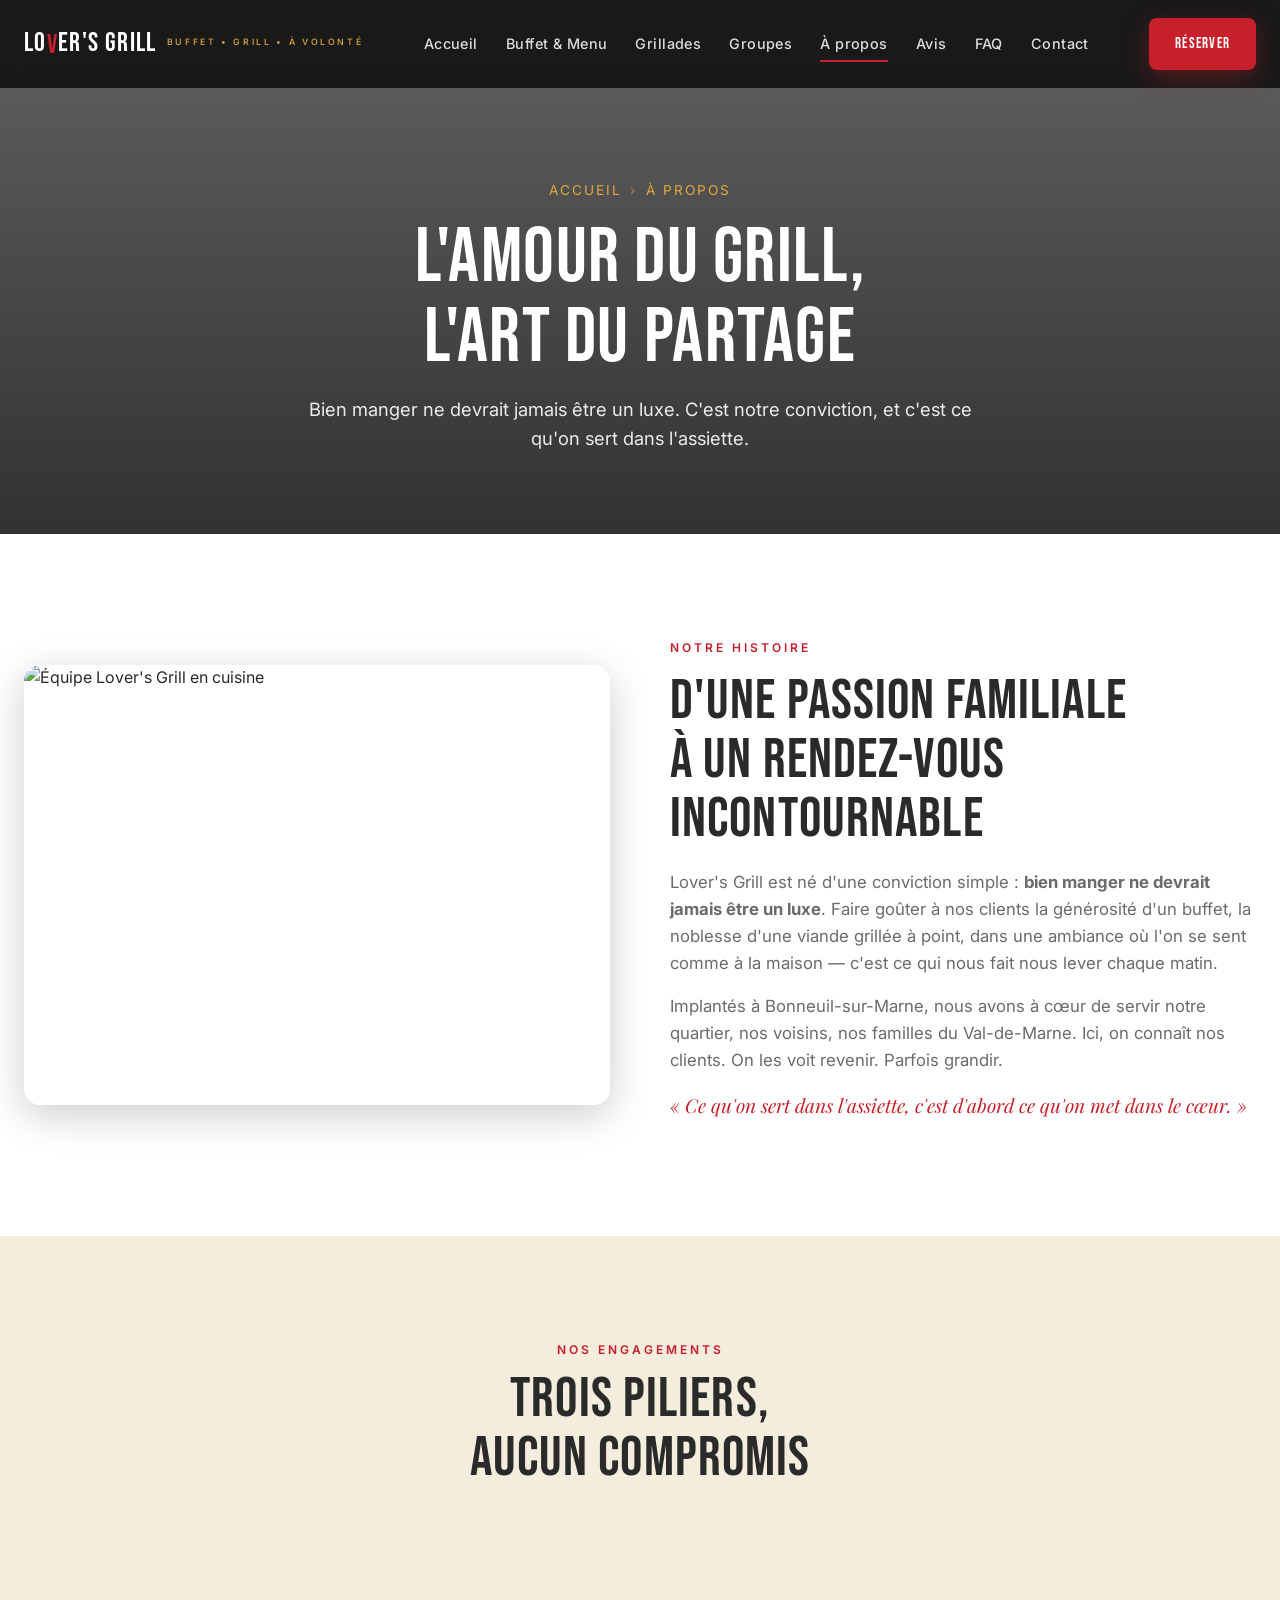
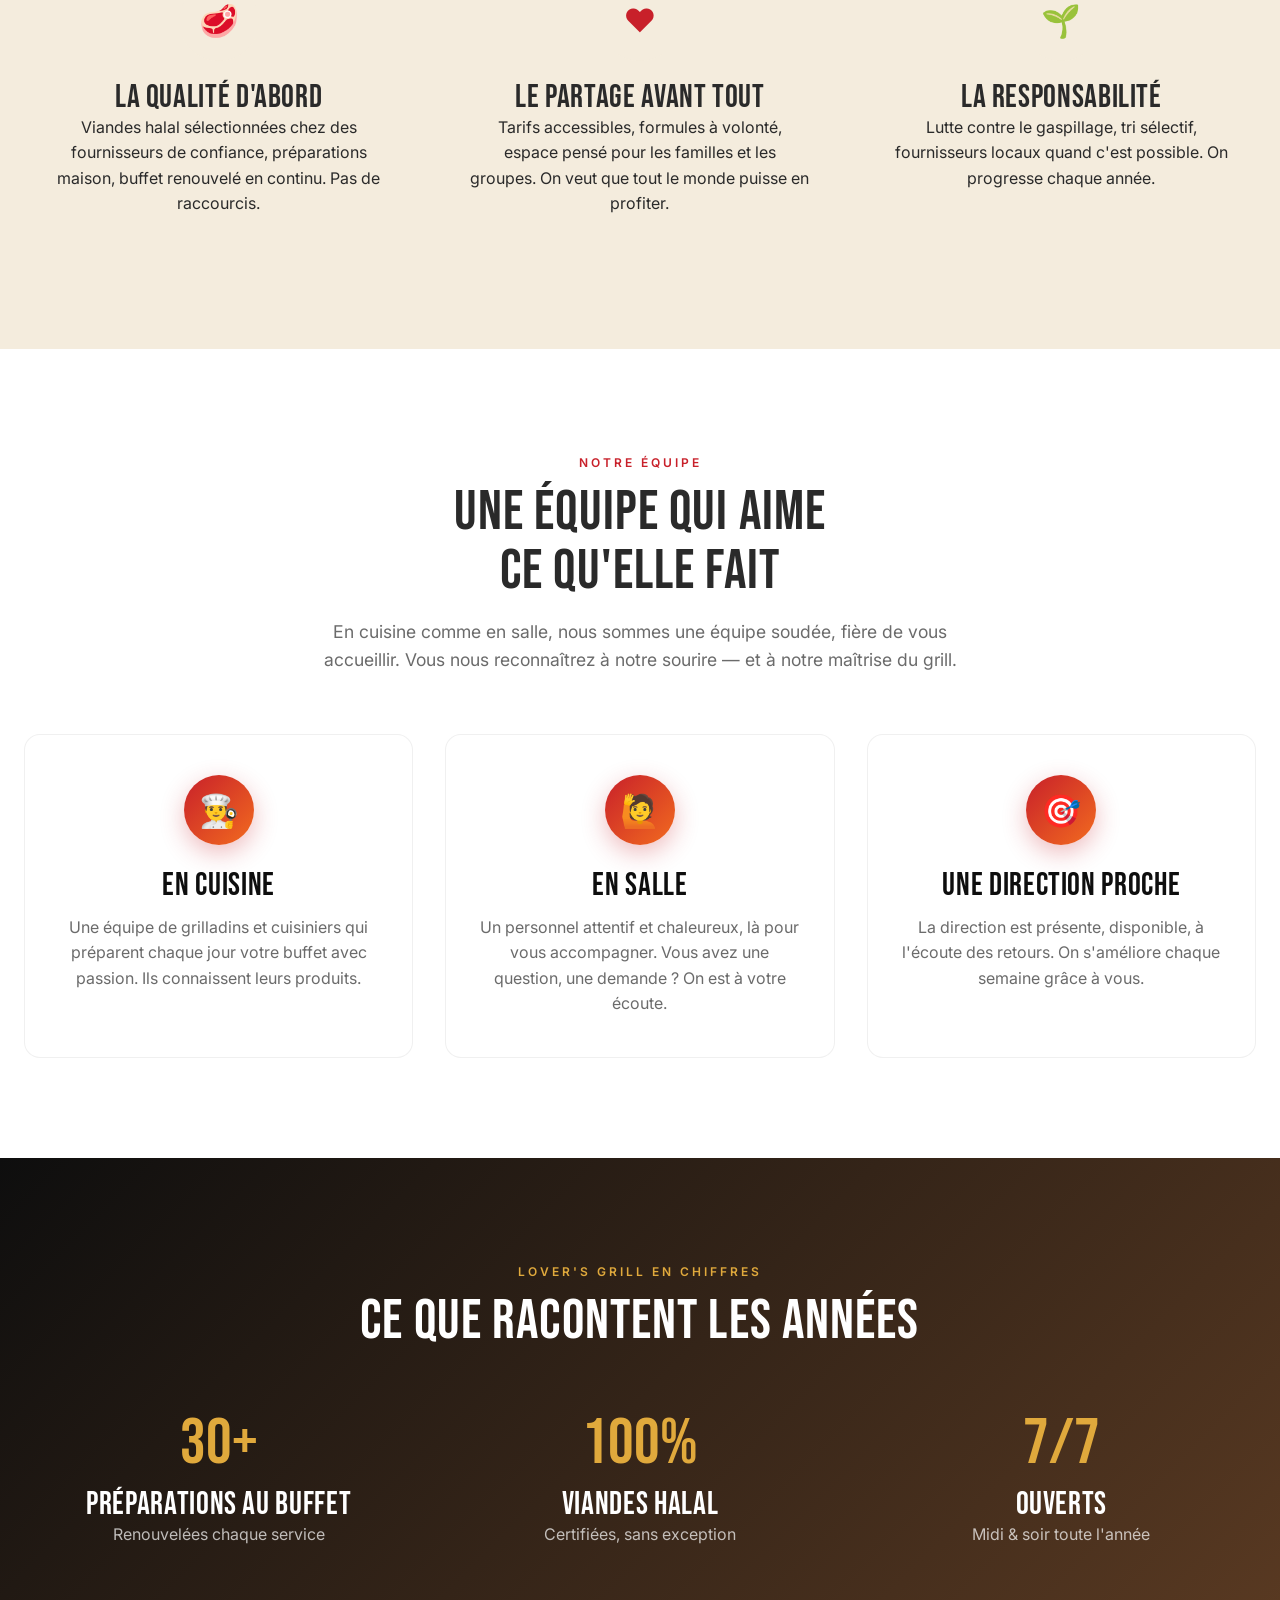
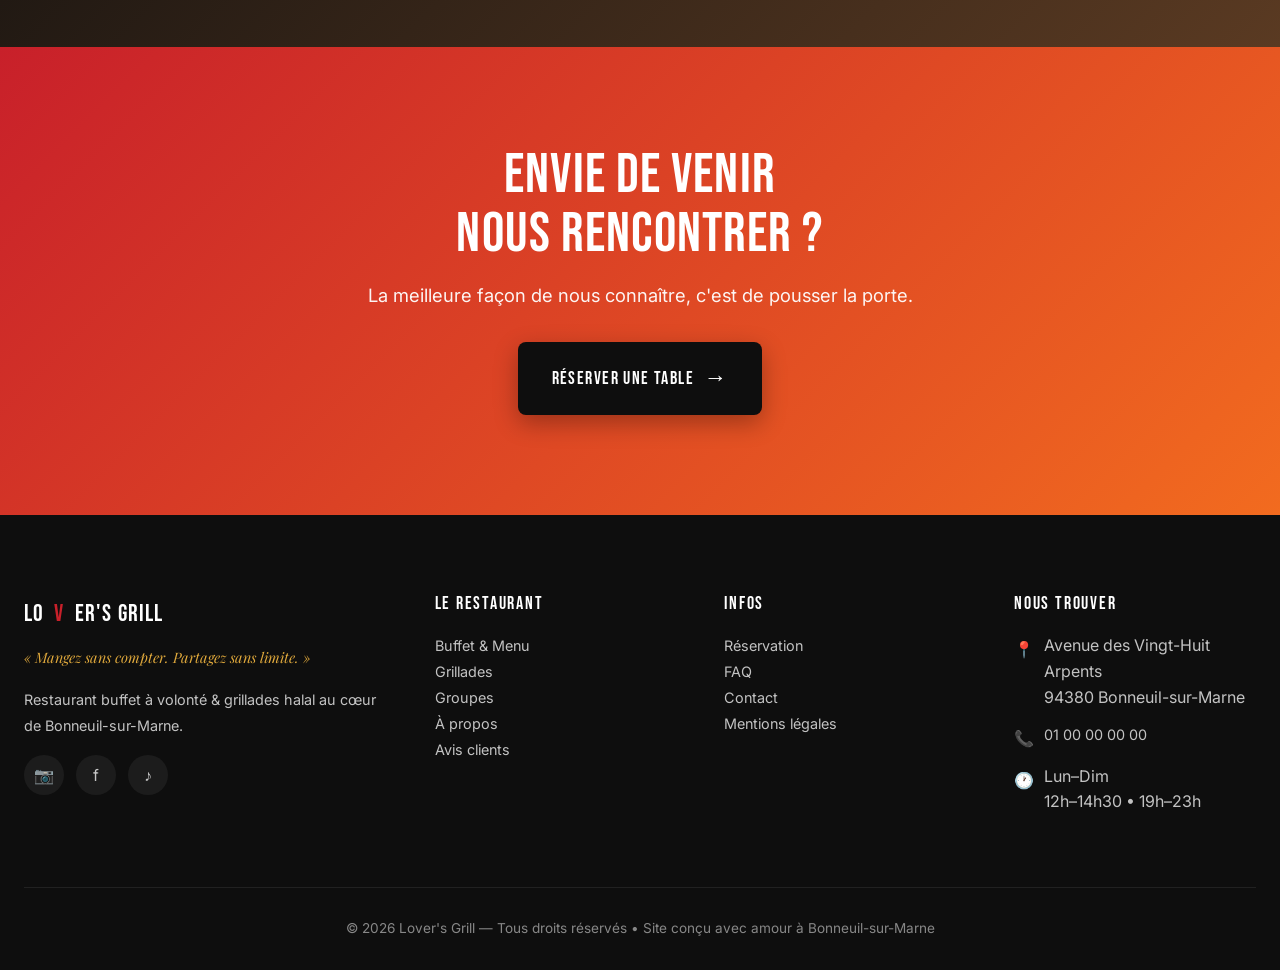
==== a-propos.html @ 6a708412 "Refonte luxe buffet + correction image - Fix: image "Fait Maison" remplacée (URL Unsplash cassée) - " ====
<!DOCTYPE html>
<html lang="fr">
<head>
  <meta charset="UTF-8">
  <meta name="viewport" content="width=device-width, initial-scale=1.0">
  <title>Notre Histoire | Lover's Grill, Buffet & Grill à Bonneuil-sur-Marne</title>
  <meta name="description" content="Lover's Grill, c'est l'amour du grill, du partage et du bien-manger halal. Découvrez notre histoire, notre équipe et nos engagements.">
  <link rel="preconnect" href="https://fonts.googleapis.com">
  <link rel="preconnect" href="https://fonts.gstatic.com" crossorigin>
  <link href="https://fonts.googleapis.com/css2?family=Bebas+Neue&family=Inter:wght@400;500;600;700&family=Playfair+Display:ital,wght@0,400;0,700;1,400;1,700&display=swap" rel="stylesheet">
  <link rel="stylesheet" href="assets/style.css">
</head>
<body>

<header class="header">
  <div class="container">
    <nav class="nav">
      <a href="index.html" class="logo"><span>LO<span class="flame">V</span>ER'S GRILL</span><small>BUFFET • GRILL • À VOLONTÉ</small></a>
      <ul class="nav-links">
        <li><a href="index.html">Accueil</a></li>
        <li><a href="buffet-menu.html">Buffet & Menu</a></li>
        <li><a href="grillades.html">Grillades</a></li>
        <li><a href="groupes-evenements.html">Groupes</a></li>
        <li><a href="a-propos.html" class="active">À propos</a></li>
        <li><a href="avis-clients.html">Avis</a></li>
        <li><a href="faq.html">FAQ</a></li>
        <li><a href="contact.html">Contact</a></li>
      </ul>
      <a href="reservation.html" class="btn btn-primary nav-cta">Réserver</a>
      <div class="burger"><span></span><span></span><span></span></div>
    </nav>
  </div>
</header>

<section class="page-header" style="background-image: linear-gradient(rgba(14,14,14,.65), rgba(14,14,14,.85)), url('https://images.unsplash.com/photo-1466978913421-dad2ebd01d17?w=1920&q=80');">
  <div class="container">
    <div class="breadcrumb"><a href="index.html">Accueil</a><span>›</span>À propos</div>
    <h1>L'amour du grill,<br>l'art du partage</h1>
    <p>Bien manger ne devrait jamais être un luxe. C'est notre conviction, et c'est ce qu'on sert dans l'assiette.</p>
  </div>
</section>

<!-- HISTOIRE -->
<section class="section">
  <div class="container">
    <div class="split">
      <div class="split-image reveal">
        <img src="https://images.unsplash.com/photo-1581349485608-9469926a8e5e?w=800&q=80" alt="Équipe Lover's Grill en cuisine">
      </div>
      <div class="split-content reveal">
        <span class="eyebrow">Notre histoire</span>
        <h2>D'une passion familiale<br>à un rendez-vous incontournable</h2>
        <p>Lover's Grill est né d'une conviction simple : <strong>bien manger ne devrait jamais être un luxe</strong>. Faire goûter à nos clients la générosité d'un buffet, la noblesse d'une viande grillée à point, dans une ambiance où l'on se sent comme à la maison — c'est ce qui nous fait nous lever chaque matin.</p>
        <p>Implantés à Bonneuil-sur-Marne, nous avons à cœur de servir notre quartier, nos voisins, nos familles du Val-de-Marne. Ici, on connaît nos clients. On les voit revenir. Parfois grandir.</p>
        <p style="font-family: var(--font-accent); font-style: italic; color: var(--rouge); font-size: 1.2rem;">« Ce qu'on sert dans l'assiette, c'est d'abord ce qu'on met dans le cœur. »</p>
      </div>
    </div>
  </div>
</section>

<!-- NOS ENGAGEMENTS -->
<section class="section section-beige">
  <div class="container">
    <div class="section-header reveal">
      <span class="eyebrow">Nos engagements</span>
      <h2>Trois piliers,<br>aucun compromis</h2>
    </div>
    <div class="values-grid">
      <div class="value-card reveal">
        <div class="icon-circle">🥩</div>
        <h3>La qualité d'abord</h3>
        <p>Viandes halal sélectionnées chez des fournisseurs de confiance, préparations maison, buffet renouvelé en continu. Pas de raccourcis.</p>
      </div>
      <div class="value-card reveal">
        <div class="icon-circle">❤️</div>
        <h3>Le partage avant tout</h3>
        <p>Tarifs accessibles, formules à volonté, espace pensé pour les familles et les groupes. On veut que tout le monde puisse en profiter.</p>
      </div>
      <div class="value-card reveal">
        <div class="icon-circle">🌱</div>
        <h3>La responsabilité</h3>
        <p>Lutte contre le gaspillage, tri sélectif, fournisseurs locaux quand c'est possible. On progresse chaque année.</p>
      </div>
    </div>
  </div>
</section>

<!-- ÉQUIPE -->
<section class="section">
  <div class="container">
    <div class="section-header reveal">
      <span class="eyebrow">Notre équipe</span>
      <h2>Une équipe qui aime<br>ce qu'elle fait</h2>
      <p>En cuisine comme en salle, nous sommes une équipe soudée, fière de vous accueillir. Vous nous reconnaîtrez à notre sourire — et à notre maîtrise du grill.</p>
    </div>
    <div class="features-grid">
      <div class="feature-card reveal">
        <div class="feature-icon">👨‍🍳</div>
        <h3>En cuisine</h3>
        <p>Une équipe de grilladins et cuisiniers qui préparent chaque jour votre buffet avec passion. Ils connaissent leurs produits.</p>
      </div>
      <div class="feature-card reveal">
        <div class="feature-icon">🙋</div>
        <h3>En salle</h3>
        <p>Un personnel attentif et chaleureux, là pour vous accompagner. Vous avez une question, une demande ? On est à votre écoute.</p>
      </div>
      <div class="feature-card reveal">
        <div class="feature-icon">🎯</div>
        <h3>Une direction proche</h3>
        <p>La direction est présente, disponible, à l'écoute des retours. On s'améliore chaque semaine grâce à vous.</p>
      </div>
    </div>
  </div>
</section>

<!-- CHIFFRES CLÉS -->
<section class="section section-dark" style="background: linear-gradient(135deg, var(--noir), var(--bois));">
  <div class="container">
    <div class="section-header reveal">
      <span class="eyebrow" style="color: var(--or);">Lover's Grill en chiffres</span>
      <h2 style="color: var(--blanc);">Ce que racontent les années</h2>
    </div>
    <div class="features-grid" style="margin-top: 40px;">
      <div style="text-align: center;" class="reveal">
        <div style="font-family: var(--font-titre); font-size: 4rem; color: var(--or); line-height: 1;">30+</div>
        <h3 style="color: var(--blanc); margin-top: 12px;">Préparations au buffet</h3>
        <p style="color: rgba(255,255,255,.7);">Renouvelées chaque service</p>
      </div>
      <div style="text-align: center;" class="reveal">
        <div style="font-family: var(--font-titre); font-size: 4rem; color: var(--or); line-height: 1;">100%</div>
        <h3 style="color: var(--blanc); margin-top: 12px;">Viandes halal</h3>
        <p style="color: rgba(255,255,255,.7);">Certifiées, sans exception</p>
      </div>
      <div style="text-align: center;" class="reveal">
        <div style="font-family: var(--font-titre); font-size: 4rem; color: var(--or); line-height: 1;">7/7</div>
        <h3 style="color: var(--blanc); margin-top: 12px;">Ouverts</h3>
        <p style="color: rgba(255,255,255,.7);">Midi & soir toute l'année</p>
      </div>
    </div>
  </div>
</section>

<!-- CTA -->
<section class="cta-final section">
  <div class="container">
    <div class="reveal">
      <h2>Envie de venir<br>nous rencontrer ?</h2>
      <p>La meilleure façon de nous connaître, c'est de pousser la porte.</p>
      <a href="reservation.html" class="btn btn-primary btn-arrow">Réserver une table</a>
    </div>
  </div>
</section>

<footer class="footer">
  <div class="container">
    <div class="footer-grid">
      <div class="footer-col">
        <div class="logo">LO<span style="color:var(--rouge)">V</span>ER'S GRILL</div>
        <p class="baseline">« Mangez sans compter. Partagez sans limite. »</p>
        <p>Restaurant buffet à volonté & grillades halal au cœur de Bonneuil-sur-Marne.</p>
        <div class="socials"><a href="#">📷</a><a href="#">f</a><a href="#">♪</a></div>
      </div>
      <div class="footer-col"><h4>Le restaurant</h4><ul><li><a href="buffet-menu.html">Buffet & Menu</a></li><li><a href="grillades.html">Grillades</a></li><li><a href="groupes-evenements.html">Groupes</a></li><li><a href="a-propos.html">À propos</a></li><li><a href="avis-clients.html">Avis clients</a></li></ul></div>
      <div class="footer-col"><h4>Infos</h4><ul><li><a href="reservation.html">Réservation</a></li><li><a href="faq.html">FAQ</a></li><li><a href="contact.html">Contact</a></li><li><a href="mentions-legales.html">Mentions légales</a></li></ul></div>
      <div class="footer-col">
        <h4>Nous trouver</h4>
        <div class="contact-item"><span class="icon">📍</span><span>Avenue des Vingt-Huit Arpents<br>94380 Bonneuil-sur-Marne</span></div>
        <div class="contact-item"><span class="icon">📞</span><a href="tel:+33100000000">01 00 00 00 00</a></div>
        <div class="contact-item"><span class="icon">🕐</span><span>Lun–Dim<br>12h–14h30 • 19h–23h</span></div>
      </div>
    </div>
    <div class="footer-bottom">© <span class="year"></span> Lover's Grill — Tous droits réservés • Site conçu avec amour à Bonneuil-sur-Marne</div>
  </div>
</footer>

<div class="mobile-bar">
  <a href="tel:+33100000000">📞 Appeler</a>
  <a href="contact.html">📍 Itinéraire</a>
  <a href="reservation.html" class="primary">▸ Réserver</a>
</div>

<script src="assets/script.js"></script>
</body>
</html>
---- assets/style.css ----
/* =========================================================
   LOVER'S GRILL — Stylesheet principal
   Palette : Noir, Rouge braise, Orange flamme, Beige, Bois
   ========================================================= */

:root {
  --noir: #0E0E0E;
  --noir-soft: #1A1A1A;
  --rouge: #C8202A;
  --rouge-dark: #A0151D;
  --orange: #F26B1F;
  --or: #E0A93C;
  --beige: #F4ECDD;
  --beige-dark: #E8DCC4;
  --bois: #5A3A22;
  --texte: #2A2A2A;
  --gris: #6B6B6B;
  --blanc: #FFFFFF;
  --olive: #6B7B2C;

  --font-titre: 'Bebas Neue', 'Anton', Impact, sans-serif;
  --font-accent: 'Playfair Display', Georgia, serif;
  --font-corps: 'Inter', -apple-system, BlinkMacSystemFont, sans-serif;

  --radius: 8px;
  --radius-lg: 16px;
  --shadow: 0 4px 20px rgba(0,0,0,.08);
  --shadow-strong: 0 10px 40px rgba(0,0,0,.2);
  --transition: all .3s cubic-bezier(.4,0,.2,1);
}

* { box-sizing: border-box; margin: 0; padding: 0; }

html { scroll-behavior: smooth; -webkit-text-size-adjust: 100%; }

body {
  font-family: var(--font-corps);
  font-size: 16px;
  line-height: 1.6;
  color: var(--texte);
  background: var(--blanc);
  overflow-x: hidden;
}

img { max-width: 100%; height: auto; display: block; }
a { color: inherit; text-decoration: none; transition: var(--transition); }
button { font-family: inherit; cursor: pointer; border: none; background: none; }

h1, h2, h3, h4 {
  font-family: var(--font-titre);
  font-weight: 400;
  line-height: 1.05;
  letter-spacing: .02em;
  text-transform: uppercase;
}

h1 { font-size: clamp(2.5rem, 6vw, 5rem); }
h2 { font-size: clamp(2rem, 4.5vw, 3.5rem); }
h3 { font-size: clamp(1.4rem, 2.5vw, 2rem); }
h4 { font-size: 1.25rem; }

.subtitle {
  font-family: var(--font-accent);
  font-style: italic;
  font-size: 1.15rem;
  color: var(--or);
  letter-spacing: .02em;
}

.container {
  width: 100%;
  max-width: 1280px;
  margin: 0 auto;
  padding: 0 24px;
}

.section { padding: 100px 0; }
.section-dark { background: var(--noir); color: var(--blanc); }
.section-beige { background: var(--beige); }

.section-header { text-align: center; margin-bottom: 60px; }
.section-header .eyebrow {
  display: inline-block;
  font-family: var(--font-corps);
  font-size: .75rem;
  font-weight: 600;
  letter-spacing: .25em;
  text-transform: uppercase;
  color: var(--rouge);
  margin-bottom: 12px;
}
.section-header h2 { margin-bottom: 16px; }
.section-header p { font-size: 1.1rem; color: var(--gris); max-width: 640px; margin: 0 auto; }
.section-dark .section-header p { color: rgba(255,255,255,.75); }

/* =========== BOUTONS =========== */
.btn {
  display: inline-flex;
  align-items: center;
  justify-content: center;
  gap: 10px;
  padding: 16px 32px;
  font-family: var(--font-titre);
  font-size: 1.1rem;
  letter-spacing: .08em;
  text-transform: uppercase;
  border-radius: var(--radius);
  transition: var(--transition);
  cursor: pointer;
  border: 2px solid transparent;
  white-space: nowrap;
}
.btn-primary {
  background: var(--rouge);
  color: var(--blanc);
  box-shadow: 0 8px 24px rgba(200,32,42,.35);
}
.btn-primary:hover {
  background: var(--rouge-dark);
  transform: translateY(-2px);
  box-shadow: 0 12px 30px rgba(200,32,42,.5);
}
.btn-secondary {
  background: transparent;
  color: var(--blanc);
  border-color: var(--blanc);
}
.btn-secondary:hover { background: var(--blanc); color: var(--noir); }
.btn-outline {
  background: transparent;
  color: var(--noir);
  border-color: var(--noir);
}
.btn-outline:hover { background: var(--noir); color: var(--blanc); }
.btn-ghost { color: var(--rouge); padding: 8px 0; }
.btn-ghost:hover { color: var(--rouge-dark); transform: translateX(4px); }

.btn-arrow::after { content: "→"; font-size: 1.3em; transition: transform .3s; }
.btn-arrow:hover::after { transform: translateX(4px); }

/* =========== HEADER / NAV =========== */
.header {
  position: fixed;
  top: 0; left: 0; right: 0;
  z-index: 100;
  padding: 18px 0;
  background: rgba(14,14,14,.85);
  backdrop-filter: blur(12px);
  -webkit-backdrop-filter: blur(12px);
  transition: var(--transition);
}
.header.scrolled {
  background: rgba(14,14,14,.95);
  padding: 12px 0;
  box-shadow: var(--shadow-strong);
}
.nav {
  display: flex;
  align-items: center;
  justify-content: space-between;
  gap: 24px;
}
.logo {
  font-family: var(--font-titre);
  font-size: 1.7rem;
  color: var(--blanc);
  letter-spacing: .05em;
  display: flex;
  align-items: center;
  gap: 10px;
}
.logo .flame { color: var(--rouge); display: inline-block; transform: translateY(2px); }
.logo small {
  display: block;
  font-family: var(--font-corps);
  font-size: .55rem;
  letter-spacing: .3em;
  color: var(--or);
  margin-top: -4px;
  font-weight: 500;
}

.nav-links {
  display: flex;
  list-style: none;
  gap: 28px;
  align-items: center;
}
.nav-links a {
  color: rgba(255,255,255,.85);
  font-size: .9rem;
  font-weight: 500;
  letter-spacing: .03em;
  position: relative;
  padding: 6px 0;
}
.nav-links a:hover { color: var(--blanc); }
.nav-links a.active::after,
.nav-links a:hover::after {
  content: "";
  position: absolute;
  bottom: -4px;
  left: 0;
  width: 100%;
  height: 2px;
  background: var(--rouge);
}
.nav-cta { padding: 12px 24px; font-size: .95rem; }

.burger {
  display: none;
  width: 32px;
  height: 24px;
  position: relative;
  cursor: pointer;
}
.burger span {
  display: block;
  position: absolute;
  height: 3px;
  width: 100%;
  background: var(--blanc);
  border-radius: 2px;
  transition: var(--transition);
}
.burger span:nth-child(1) { top: 0; }
.burger span:nth-child(2) { top: 10px; }
.burger span:nth-child(3) { top: 20px; }
.burger.open span:nth-child(1) { top: 10px; transform: rotate(45deg); }
.burger.open span:nth-child(2) { opacity: 0; }
.burger.open span:nth-child(3) { top: 10px; transform: rotate(-45deg); }

/* =========== HERO =========== */
.hero {
  position: relative;
  min-height: 100vh;
  display: flex;
  align-items: center;
  justify-content: center;
  text-align: center;
  color: var(--blanc);
  overflow: hidden;
  padding: 120px 24px 80px;
}
.hero-bg {
  position: absolute;
  inset: 0;
  background: linear-gradient(rgba(14,14,14,.55), rgba(14,14,14,.75)),
              url('https://images.unsplash.com/photo-1558030006-450675393462?w=1920&q=80') center/cover no-repeat;
  z-index: -1;
  animation: zoomSlow 20s ease-in-out infinite alternate;
}
@keyframes zoomSlow {
  from { transform: scale(1); }
  to { transform: scale(1.1); }
}
.hero-content { max-width: 900px; position: relative; z-index: 2; }
.hero-eyebrow {
  display: inline-block;
  padding: 8px 20px;
  border: 1px solid rgba(224,169,60,.4);
  background: rgba(0,0,0,.3);
  border-radius: 100px;
  font-size: .75rem;
  letter-spacing: .3em;
  color: var(--or);
  margin-bottom: 28px;
  text-transform: uppercase;
  font-weight: 500;
  animation: fadeInUp .8s ease both;
}
.hero h1 {
  font-size: clamp(2.8rem, 7vw, 6rem);
  margin-bottom: 24px;
  text-shadow: 0 4px 30px rgba(0,0,0,.5);
  animation: fadeInUp .8s ease .15s both;
}
.hero h1 .accent { color: var(--rouge); display: block; }
.hero p {
  font-size: clamp(1.05rem, 1.6vw, 1.3rem);
  max-width: 700px;
  margin: 0 auto 40px;
  color: rgba(255,255,255,.92);
  animation: fadeInUp .8s ease .3s both;
}
.hero-ctas {
  display: flex;
  gap: 16px;
  justify-content: center;
  flex-wrap: wrap;
  animation: fadeInUp .8s ease .45s both;
}
@keyframes fadeInUp {
  from { opacity: 0; transform: translateY(30px); }
  to { opacity: 1; transform: translateY(0); }
}
.scroll-hint {
  position: absolute;
  bottom: 30px;
  left: 50%;
  transform: translateX(-50%);
  color: rgba(255,255,255,.6);
  font-size: .75rem;
  letter-spacing: .3em;
  text-transform: uppercase;
  animation: bounce 2s ease infinite;
}
.scroll-hint::after {
  content: "";
  display: block;
  width: 1px;
  height: 30px;
  background: rgba(255,255,255,.4);
  margin: 8px auto 0;
}
@keyframes bounce {
  0%, 100% { transform: translateX(-50%) translateY(0); }
  50% { transform: translateX(-50%) translateY(8px); }
}

/* =========== TRUST BAR =========== */
.trust-bar {
  background: var(--noir);
  color: var(--blanc);
  padding: 24px 0;
  border-bottom: 1px solid rgba(255,255,255,.08);
}
.trust-grid {
  display: grid;
  grid-template-columns: repeat(4, 1fr);
  gap: 24px;
  text-align: center;
}
.trust-item {
  display: flex;
  flex-direction: column;
  align-items: center;
  gap: 8px;
}
.trust-item .icon { font-size: 1.8rem; color: var(--rouge); }
.trust-item .label {
  font-family: var(--font-titre);
  font-size: 1rem;
  letter-spacing: .08em;
}

/* =========== CARDS / FEATURES =========== */
.features-grid {
  display: grid;
  grid-template-columns: repeat(3, 1fr);
  gap: 32px;
  margin-top: 40px;
}
.feature-card {
  background: var(--blanc);
  border-radius: var(--radius-lg);
  padding: 40px 32px;
  text-align: center;
  border: 1px solid rgba(0,0,0,.06);
  transition: var(--transition);
  position: relative;
  overflow: hidden;
}
.feature-card::before {
  content: "";
  position: absolute;
  top: 0; left: 0;
  width: 100%; height: 4px;
  background: linear-gradient(90deg, var(--rouge), var(--orange));
  transform: scaleX(0);
  transform-origin: left;
  transition: transform .4s ease;
}
.feature-card:hover {
  transform: translateY(-8px);
  box-shadow: var(--shadow-strong);
}
.feature-card:hover::before { transform: scaleX(1); }
.feature-icon {
  width: 70px; height: 70px;
  border-radius: 50%;
  background: linear-gradient(135deg, var(--rouge), var(--orange));
  display: flex; align-items: center; justify-content: center;
  margin: 0 auto 24px;
  font-size: 2rem;
  color: var(--blanc);
  box-shadow: 0 8px 24px rgba(200,32,42,.3);
}
.feature-card h3 { color: var(--noir); margin-bottom: 12px; }
.feature-card p { color: var(--gris); }

/* =========== SPLIT (image + text) =========== */
.split {
  display: grid;
  grid-template-columns: 1fr 1fr;
  gap: 60px;
  align-items: center;
}
.split.reverse .split-image { order: 2; }
.split-image {
  border-radius: var(--radius-lg);
  overflow: hidden;
  position: relative;
  aspect-ratio: 4/3;
  box-shadow: var(--shadow-strong);
}
.split-image img {
  width: 100%; height: 100%;
  object-fit: cover;
  transition: transform .8s ease;
}
.split-image:hover img { transform: scale(1.05); }
.split-image .badge {
  position: absolute;
  top: 24px; left: 24px;
  background: var(--rouge);
  color: var(--blanc);
  padding: 8px 18px;
  border-radius: 100px;
  font-family: var(--font-titre);
  font-size: .9rem;
  letter-spacing: .1em;
}
.split-content .eyebrow {
  display: inline-block;
  font-family: var(--font-corps);
  font-size: .75rem;
  font-weight: 600;
  letter-spacing: .25em;
  text-transform: uppercase;
  color: var(--rouge);
  margin-bottom: 16px;
}
.split-content h2 { margin-bottom: 20px; }
.split-content p { font-size: 1.05rem; color: var(--gris); margin-bottom: 16px; }
.split-content .btn { margin-top: 16px; }

/* =========== BUFFET GALLERY =========== */
.buffet-gallery {
  display: grid;
  grid-template-columns: repeat(3, 1fr);
  gap: 20px;
  margin-top: 40px;
}
.buffet-item {
  position: relative;
  border-radius: var(--radius-lg);
  overflow: hidden;
  aspect-ratio: 4/5;
  cursor: pointer;
  transition: var(--transition);
}
.buffet-item img {
  width: 100%; height: 100%;
  object-fit: cover;
  transition: transform .6s ease;
}
.buffet-item:hover { transform: translateY(-6px); box-shadow: var(--shadow-strong); }
.buffet-item:hover img { transform: scale(1.08); }
.buffet-item .overlay {
  position: absolute;
  bottom: 0; left: 0; right: 0;
  padding: 24px;
  background: linear-gradient(transparent, rgba(0,0,0,.85));
  color: var(--blanc);
}
.buffet-item h3 { font-size: 1.5rem; margin-bottom: 4px; }
.buffet-item p { font-size: .9rem; opacity: .85; }

/* =========== GROUPS SECTION =========== */
.groups {
  background: linear-gradient(135deg, var(--noir) 0%, var(--bois) 100%);
  color: var(--blanc);
  position: relative;
  overflow: hidden;
}
.groups::before {
  content: "";
  position: absolute;
  inset: 0;
  background: url('https://images.unsplash.com/photo-1414235077428-338989a2e8c0?w=1920&q=80') center/cover;
  opacity: .15;
  z-index: 0;
}
.groups .container { position: relative; z-index: 1; }
.groups-grid {
  display: grid;
  grid-template-columns: repeat(3, 1fr);
  gap: 24px;
  margin-top: 50px;
}
.group-card {
  background: rgba(255,255,255,.05);
  border: 1px solid rgba(255,255,255,.1);
  border-radius: var(--radius-lg);
  padding: 36px 28px;
  text-align: center;
  backdrop-filter: blur(10px);
  transition: var(--transition);
}
.group-card:hover {
  background: rgba(200,32,42,.15);
  border-color: var(--rouge);
  transform: translateY(-6px);
}
.group-card .emoji { font-size: 2.5rem; margin-bottom: 16px; display: block; }
.group-card h3 { margin-bottom: 12px; }
.group-card p { color: rgba(255,255,255,.8); margin-bottom: 20px; }

/* =========== TESTIMONIALS =========== */
.testimonials-grid {
  display: grid;
  grid-template-columns: repeat(3, 1fr);
  gap: 24px;
  margin-top: 40px;
}
.testimonial {
  background: var(--blanc);
  border-radius: var(--radius-lg);
  padding: 32px;
  border: 1px solid rgba(0,0,0,.06);
  position: relative;
  transition: var(--transition);
}
.testimonial:hover { transform: translateY(-4px); box-shadow: var(--shadow); }
.testimonial .stars { color: var(--or); margin-bottom: 16px; font-size: 1.1rem; letter-spacing: 2px; }
.testimonial p {
  font-family: var(--font-accent);
  font-style: italic;
  font-size: 1.05rem;
  color: var(--texte);
  margin-bottom: 20px;
  line-height: 1.6;
}
.testimonial .author {
  display: flex;
  align-items: center;
  gap: 12px;
  padding-top: 16px;
  border-top: 1px solid rgba(0,0,0,.08);
}
.testimonial .avatar {
  width: 44px; height: 44px;
  border-radius: 50%;
  background: linear-gradient(135deg, var(--rouge), var(--orange));
  display: flex; align-items: center; justify-content: center;
  color: var(--blanc);
  font-weight: 600;
  font-family: var(--font-titre);
  letter-spacing: .05em;
}
.testimonial .author-info strong { display: block; font-weight: 600; color: var(--noir); }
.testimonial .author-info small { color: var(--gris); font-size: .85rem; }

.google-rating {
  display: flex;
  align-items: center;
  justify-content: center;
  gap: 16px;
  margin-bottom: 16px;
  flex-wrap: wrap;
}
.google-rating .score {
  font-family: var(--font-titre);
  font-size: 3rem;
  color: var(--noir);
  line-height: 1;
}
.section-dark .google-rating .score { color: var(--blanc); }
.google-rating .stars-wrap .stars { color: var(--or); font-size: 1.3rem; letter-spacing: 3px; }
.google-rating .stars-wrap small { display: block; font-size: .9rem; color: var(--gris); }
.section-dark .google-rating .stars-wrap small { color: rgba(255,255,255,.7); }

/* =========== LOCAL SEO BANNER =========== */
.local-banner {
  background: var(--beige);
  padding: 60px 0;
  text-align: center;
}
.local-banner h3 { color: var(--noir); margin-bottom: 16px; }
.local-banner p { color: var(--texte); max-width: 720px; margin: 0 auto 24px; }
.location-tags {
  display: flex; flex-wrap: wrap; justify-content: center; gap: 8px; margin-top: 24px;
}
.location-tags span {
  background: var(--blanc);
  padding: 6px 14px;
  border-radius: 100px;
  font-size: .85rem;
  color: var(--texte);
  border: 1px solid rgba(0,0,0,.08);
}

/* =========== CTA FINAL =========== */
.cta-final {
  background: linear-gradient(135deg, var(--rouge) 0%, var(--orange) 100%);
  color: var(--blanc);
  text-align: center;
  position: relative;
  overflow: hidden;
}
.cta-final::before {
  content: "";
  position: absolute;
  inset: 0;
  background: url('https://images.unsplash.com/photo-1529692236671-f1f6cf9683ba?w=1920&q=80') center/cover;
  opacity: .15;
  z-index: 0;
}
.cta-final .container { position: relative; z-index: 1; }
.cta-final h2 { color: var(--blanc); margin-bottom: 16px; }
.cta-final p { font-size: 1.15rem; margin-bottom: 32px; opacity: .95; }
.cta-final .btn-primary {
  background: var(--noir);
  color: var(--blanc);
  box-shadow: 0 8px 24px rgba(0,0,0,.3);
}
.cta-final .btn-primary:hover { background: var(--blanc); color: var(--rouge); }

/* =========== FOOTER =========== */
.footer {
  background: var(--noir);
  color: rgba(255,255,255,.75);
  padding: 80px 0 30px;
}
.footer-grid {
  display: grid;
  grid-template-columns: 1.5fr 1fr 1fr 1fr;
  gap: 48px;
  margin-bottom: 60px;
}
.footer-col h4 {
  font-family: var(--font-titre);
  color: var(--blanc);
  font-size: 1.1rem;
  letter-spacing: .1em;
  margin-bottom: 20px;
}
.footer-col p, .footer-col a, .footer-col li { font-size: .9rem; line-height: 1.8; }
.footer-col ul { list-style: none; }
.footer-col a:hover { color: var(--rouge); }
.footer-col .baseline {
  font-family: var(--font-accent);
  color: var(--or);
  font-style: italic;
  margin: 12px 0 16px;
}
.footer-col .logo { color: var(--blanc); font-size: 1.5rem; }

.contact-item { display: flex; align-items: flex-start; gap: 10px; margin-bottom: 12px; }
.contact-item .icon { color: var(--rouge); flex-shrink: 0; margin-top: 4px; }

.socials { display: flex; gap: 12px; margin-top: 16px; }
.socials a {
  width: 40px; height: 40px;
  border-radius: 50%;
  background: rgba(255,255,255,.06);
  display: flex; align-items: center; justify-content: center;
  font-size: 1rem;
}
.socials a:hover { background: var(--rouge); color: var(--blanc); }

.footer-bottom {
  padding-top: 30px;
  border-top: 1px solid rgba(255,255,255,.08);
  text-align: center;
  font-size: .85rem;
  color: rgba(255,255,255,.5);
}

/* =========== MOBILE STICKY BAR =========== */
.mobile-bar {
  display: none;
  position: fixed;
  bottom: 0; left: 0; right: 0;
  background: var(--noir);
  border-top: 1px solid rgba(255,255,255,.1);
  z-index: 99;
  padding: 10px;
  gap: 8px;
  justify-content: space-between;
}
.mobile-bar a {
  flex: 1;
  text-align: center;
  padding: 12px 8px;
  color: var(--blanc);
  font-size: .8rem;
  font-family: var(--font-titre);
  letter-spacing: .08em;
  border-radius: var(--radius);
  background: rgba(255,255,255,.05);
}
.mobile-bar a.primary { background: var(--rouge); }

/* =========== PAGE HEADER (sous-pages) =========== */
.page-header {
  padding: 180px 0 80px;
  background: linear-gradient(rgba(14,14,14,.7), rgba(14,14,14,.85)),
              url('https://images.unsplash.com/photo-1555939594-58d7cb561ad1?w=1920&q=80') center/cover;
  color: var(--blanc);
  text-align: center;
}
.page-header h1 { margin-bottom: 16px; }
.page-header p { font-size: 1.15rem; max-width: 700px; margin: 0 auto; opacity: .9; }
.breadcrumb {
  font-size: .85rem;
  letter-spacing: .15em;
  text-transform: uppercase;
  color: var(--or);
  margin-bottom: 16px;
}
.breadcrumb a { color: var(--or); }
.breadcrumb span { opacity: .6; margin: 0 8px; }

/* =========== MENU TABLES =========== */
.menu-tabs {
  display: flex; flex-wrap: wrap; gap: 8px; justify-content: center; margin-bottom: 50px;
}
.menu-tab {
  padding: 12px 24px;
  background: var(--blanc);
  border: 2px solid var(--noir);
  border-radius: 100px;
  font-family: var(--font-titre);
  font-size: 1rem;
  letter-spacing: .08em;
  color: var(--noir);
  cursor: pointer;
  transition: var(--transition);
}
.menu-tab.active, .menu-tab:hover {
  background: var(--rouge);
  border-color: var(--rouge);
  color: var(--blanc);
}

.menu-section { display: none; animation: fadeIn .4s ease; }
.menu-section.active { display: block; }
@keyframes fadeIn {
  from { opacity: 0; transform: translateY(10px); }
  to { opacity: 1; transform: translateY(0); }
}

.menu-grid {
  display: grid;
  grid-template-columns: repeat(2, 1fr);
  gap: 20px 50px;
}
.menu-item {
  display: flex;
  justify-content: space-between;
  gap: 16px;
  padding: 16px 0;
  border-bottom: 1px dashed rgba(0,0,0,.1);
}
.menu-item:last-child { border-bottom: none; }
.menu-item h4 {
  font-family: var(--font-accent);
  font-size: 1.15rem;
  font-weight: 700;
  color: var(--noir);
  margin-bottom: 4px;
  text-transform: none;
  letter-spacing: 0;
}
.menu-item p { font-size: .9rem; color: var(--gris); }
.menu-item .badge-halal {
  display: inline-block;
  font-size: .65rem;
  background: var(--olive);
  color: var(--blanc);
  padding: 2px 8px;
  border-radius: 4px;
  margin-left: 8px;
  vertical-align: middle;
  font-weight: 600;
  letter-spacing: .1em;
}

/* =========== PRICE CARDS =========== */
.price-cards {
  display: grid;
  grid-template-columns: repeat(auto-fit, minmax(240px, 1fr));
  gap: 24px;
  margin: 40px 0;
}
.price-card {
  background: var(--blanc);
  border-radius: var(--radius-lg);
  padding: 32px 24px;
  text-align: center;
  border: 2px solid rgba(0,0,0,.08);
  transition: var(--transition);
}
.price-card.featured {
  border-color: var(--rouge);
  position: relative;
  transform: scale(1.03);
  box-shadow: var(--shadow-strong);
}
.price-card.featured::before {
  content: "POPULAIRE";
  position: absolute;
  top: -12px; left: 50%;
  transform: translateX(-50%);
  background: var(--rouge);
  color: var(--blanc);
  padding: 4px 16px;
  border-radius: 100px;
  font-size: .7rem;
  letter-spacing: .15em;
  font-weight: 600;
}
.price-card:hover { transform: translateY(-6px); box-shadow: var(--shadow-strong); }
.price-card h3 { color: var(--noir); margin-bottom: 8px; }
.price-card .price {
  font-family: var(--font-titre);
  font-size: 3rem;
  color: var(--rouge);
  line-height: 1;
  margin: 16px 0;
}
.price-card .price small { font-size: 1rem; color: var(--gris); }
.price-card p { color: var(--gris); font-size: .9rem; }

/* =========== FORM =========== */
.form-wrap {
  background: var(--blanc);
  padding: 48px;
  border-radius: var(--radius-lg);
  box-shadow: var(--shadow);
  max-width: 720px;
  margin: 0 auto;
}
.form-row {
  display: grid;
  grid-template-columns: 1fr 1fr;
  gap: 20px;
  margin-bottom: 20px;
}
.form-row.full { grid-template-columns: 1fr; }
.form-group label {
  display: block;
  font-size: .85rem;
  font-weight: 600;
  color: var(--noir);
  margin-bottom: 8px;
  letter-spacing: .03em;
}
.form-group input,
.form-group select,
.form-group textarea {
  width: 100%;
  padding: 14px 16px;
  border: 1.5px solid rgba(0,0,0,.12);
  border-radius: var(--radius);
  font-family: var(--font-corps);
  font-size: 1rem;
  background: var(--blanc);
  transition: var(--transition);
}
.form-group input:focus,
.form-group select:focus,
.form-group textarea:focus {
  outline: none;
  border-color: var(--rouge);
  box-shadow: 0 0 0 3px rgba(200,32,42,.1);
}
.form-group textarea { resize: vertical; min-height: 100px; }
.form-submit { width: 100%; padding: 18px; font-size: 1.1rem; }

.form-success {
  display: none;
  text-align: center;
  padding: 40px;
}
.form-success.show { display: block; }
.form-success .check {
  width: 80px; height: 80px;
  border-radius: 50%;
  background: var(--olive);
  color: var(--blanc);
  display: flex; align-items: center; justify-content: center;
  margin: 0 auto 24px;
  font-size: 2.5rem;
}
.form-success h3 { color: var(--noir); margin-bottom: 12px; }

/* =========== FAQ =========== */
.faq-list { max-width: 860px; margin: 0 auto; }
.faq-item {
  background: var(--blanc);
  border: 1px solid rgba(0,0,0,.08);
  border-radius: var(--radius);
  margin-bottom: 12px;
  overflow: hidden;
  transition: var(--transition);
}
.faq-item.open { box-shadow: var(--shadow); border-color: var(--rouge); }
.faq-question {
  width: 100%;
  padding: 22px 28px;
  display: flex;
  justify-content: space-between;
  align-items: center;
  text-align: left;
  background: none;
  cursor: pointer;
  font-family: var(--font-corps);
  font-size: 1.05rem;
  font-weight: 600;
  color: var(--noir);
}
.faq-question .toggle {
  width: 28px; height: 28px;
  border-radius: 50%;
  background: var(--rouge);
  color: var(--blanc);
  display: flex; align-items: center; justify-content: center;
  font-size: 1.2rem;
  transition: transform .3s;
  flex-shrink: 0;
  margin-left: 16px;
}
.faq-item.open .toggle { transform: rotate(45deg); }
.faq-answer {
  max-height: 0;
  overflow: hidden;
  transition: max-height .4s ease, padding .4s ease;
  padding: 0 28px;
  color: var(--gris);
  line-height: 1.7;
}
.faq-item.open .faq-answer { max-height: 500px; padding: 0 28px 22px; }
.faq-category {
  font-family: var(--font-titre);
  font-size: 1.4rem;
  color: var(--rouge);
  margin: 40px 0 20px;
  letter-spacing: .08em;
}
.faq-category:first-child { margin-top: 0; }

/* =========== CONTACT =========== */
.contact-grid {
  display: grid;
  grid-template-columns: 1fr 1fr;
  gap: 50px;
  align-items: start;
}
.contact-info {
  background: var(--noir);
  color: var(--blanc);
  padding: 48px;
  border-radius: var(--radius-lg);
}
.contact-info h3 { color: var(--blanc); margin-bottom: 24px; }
.contact-info .contact-item { margin-bottom: 20px; }
.contact-info .contact-item .icon { color: var(--rouge); font-size: 1.3rem; }
.contact-info .contact-item div { line-height: 1.5; }
.contact-info .contact-item strong { display: block; color: var(--blanc); font-size: .95rem; margin-bottom: 4px; }
.contact-info .contact-item p, .contact-info .contact-item a { color: rgba(255,255,255,.8); font-size: .95rem; }
.map-wrap {
  border-radius: var(--radius-lg);
  overflow: hidden;
  height: 100%;
  min-height: 400px;
}
.map-wrap iframe { width: 100%; height: 100%; border: 0; min-height: 400px; }

/* =========== ABOUT VALUES =========== */
.values-grid {
  display: grid;
  grid-template-columns: repeat(3, 1fr);
  gap: 32px;
  margin-top: 40px;
}
.value-card {
  text-align: center;
  padding: 32px 24px;
}
.value-card .icon-circle {
  width: 80px; height: 80px;
  border-radius: 50%;
  background: var(--beige);
  color: var(--rouge);
  font-size: 2rem;
  display: flex; align-items: center; justify-content: center;
  margin: 0 auto 20px;
}

/* =========== STEPS =========== */
.steps-grid {
  display: grid;
  grid-template-columns: repeat(3, 1fr);
  gap: 32px;
  margin-top: 50px;
  position: relative;
}
.step {
  text-align: center;
  position: relative;
}
.step .number {
  width: 70px; height: 70px;
  border-radius: 50%;
  background: var(--rouge);
  color: var(--blanc);
  font-family: var(--font-titre);
  font-size: 2rem;
  display: flex; align-items: center; justify-content: center;
  margin: 0 auto 20px;
  border: 4px solid var(--blanc);
  box-shadow: 0 0 0 2px var(--rouge);
}
.step h3 { color: var(--noir); margin-bottom: 12px; }
.step p { color: var(--gris); }

/* =========== RESPONSIVE =========== */
@media (max-width: 980px) {
  .nav-links { display: none; }
  .nav-links.open {
    display: flex;
    flex-direction: column;
    position: absolute;
    top: 100%;
    left: 0; right: 0;
    background: var(--noir);
    padding: 24px;
    gap: 16px;
    border-top: 1px solid rgba(255,255,255,.1);
  }
  .burger { display: block; }
  .nav-cta { display: none; }
  .features-grid, .groups-grid, .testimonials-grid, .values-grid, .steps-grid { grid-template-columns: 1fr; }
  .buffet-gallery { grid-template-columns: repeat(2, 1fr); }
  .split { grid-template-columns: 1fr; gap: 32px; }
  .split.reverse .split-image { order: 0; }
  .trust-grid { grid-template-columns: repeat(2, 1fr); gap: 16px; }
  .footer-grid { grid-template-columns: 1fr 1fr; gap: 32px; }
  .menu-grid { grid-template-columns: 1fr; }
  .form-row { grid-template-columns: 1fr; }
  .form-wrap { padding: 28px; }
  .contact-grid { grid-template-columns: 1fr; }
  .section { padding: 70px 0; }
  .mobile-bar { display: flex; }
  body { padding-bottom: 70px; }
  .page-header { padding: 140px 0 60px; }
}
@media (max-width: 560px) {
  .footer-grid { grid-template-columns: 1fr; }
  .trust-grid { grid-template-columns: 1fr 1fr; }
  .buffet-gallery { grid-template-columns: 1fr; }
  .hero-ctas { flex-direction: column; width: 100%; }
  .hero-ctas .btn { width: 100%; }
  .container { padding: 0 18px; }
}

/* Animation reveal au scroll */
.reveal { opacity: 0; transform: translateY(30px); transition: all .8s ease; }
.reveal.visible { opacity: 1; transform: translateY(0); }

/* =========================================================
   BUFFET — Refonte luxe
   ========================================================= */

/* Tabs — underline élégant */
.buffet-luxury .menu-tabs {
  display: flex;
  flex-wrap: wrap;
  gap: 0;
  justify-content: center;
  margin-bottom: 0;
  border-bottom: 1px solid rgba(0,0,0,.12);
  padding-bottom: 0;
}
.buffet-luxury .menu-tab {
  padding: 18px 36px;
  background: transparent;
  border: none;
  border-radius: 0;
  border-bottom: 3px solid transparent;
  font-family: var(--font-titre);
  font-size: 1rem;
  letter-spacing: .15em;
  color: var(--gris);
  cursor: pointer;
  transition: var(--transition);
  margin-bottom: -1px;
  display: inline-flex;
  align-items: center;
  gap: 10px;
}
.buffet-luxury .menu-tab .tab-emoji { font-size: 1.1rem; }
.buffet-luxury .menu-tab:hover {
  color: var(--texte);
  background: transparent;
  border-bottom-color: rgba(200,32,42,.2);
}
.buffet-luxury .menu-tab.active {
  background: transparent;
  border-color: transparent;
  border-bottom: 3px solid var(--rouge);
  color: var(--noir);
}

/* Section intro ornementale */
.menu-section-intro {
  text-align: center;
  padding: 52px 0 40px;
}
.ornament-line {
  display: flex;
  align-items: center;
  justify-content: center;
  gap: 20px;
  margin-bottom: 14px;
}
.ornament-line::before,
.ornament-line::after {
  content: "";
  width: 64px;
  height: 1px;
  background: var(--or);
  opacity: .65;
}
.ornament-line span { font-size: 1.5rem; line-height: 1; }
.menu-section-intro h3 {
  font-family: var(--font-accent);
  font-style: italic;
  font-weight: 400;
  font-size: 2rem;
  color: var(--noir);
  text-transform: none;
  letter-spacing: 0;
  margin-bottom: 8px;
  line-height: 1.25;
}
.menu-section-intro p {
  font-size: .9rem;
  color: var(--gris);
  font-style: italic;
  max-width: 440px;
  margin: 0 auto;
}

/* Menu grid — luxe */
.buffet-luxury .menu-grid {
  display: grid;
  grid-template-columns: repeat(2, 1fr);
  gap: 0 80px;
  max-width: 980px;
  margin: 0 auto;
  border-top: 1px solid rgba(0,0,0,.08);
}
.buffet-luxury .menu-item {
  display: flex;
  flex-direction: column;
  padding: 22px 0 22px 20px;
  border-bottom: 1px solid rgba(0,0,0,.07);
  position: relative;
  transition: var(--transition);
}
.buffet-luxury .menu-item::before {
  content: "";
  position: absolute;
  left: 0;
  top: 24px;
  bottom: 24px;
  width: 2px;
  background: linear-gradient(to bottom, var(--rouge), var(--orange));
  opacity: 0;
  transition: opacity .35s;
  border-radius: 2px;
}
.buffet-luxury .menu-item:hover::before { opacity: 1; }
.buffet-luxury .menu-item:hover h4 { color: var(--rouge-dark); }
.buffet-luxury .menu-item:last-child { border-bottom: none; }
.buffet-luxury .menu-item h4 {
  font-family: var(--font-accent);
  font-size: 1.07rem;
  font-weight: 700;
  color: var(--noir);
  text-transform: none;
  letter-spacing: 0;
  margin-bottom: 5px;
  line-height: 1.3;
  transition: color .3s;
}
.buffet-luxury .menu-item p {
  font-size: .875rem;
  color: var(--gris);
  line-height: 1.45;
  margin-bottom: 0;
}

/* Responsive buffet luxe */
@media (max-width: 980px) {
  .buffet-luxury .menu-grid { gap: 0 40px; max-width: 100%; }
  .buffet-luxury .menu-tab { padding: 14px 18px; font-size: .9rem; letter-spacing: .1em; }
}
@media (max-width: 560px) {
  .buffet-luxury .menu-grid { grid-template-columns: 1fr; }
  .buffet-luxury .menu-tab { padding: 12px 12px; }
}
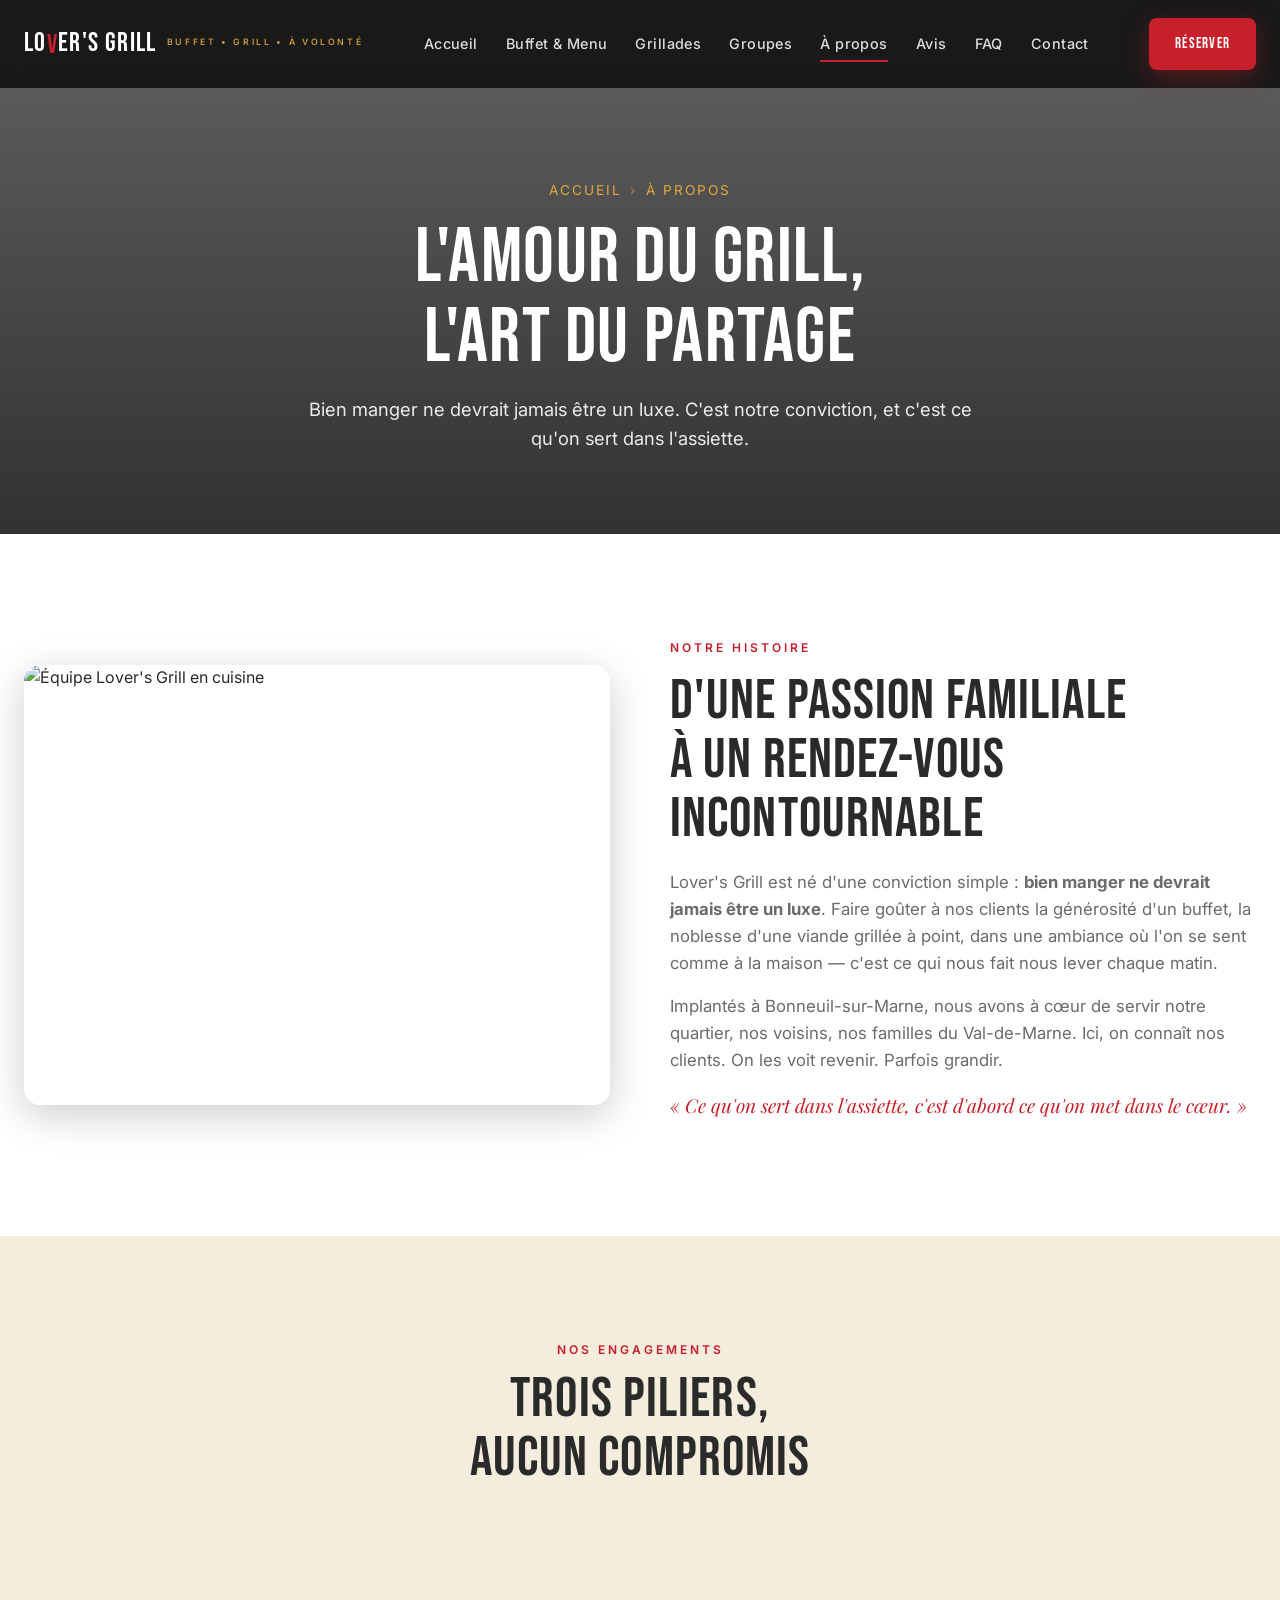
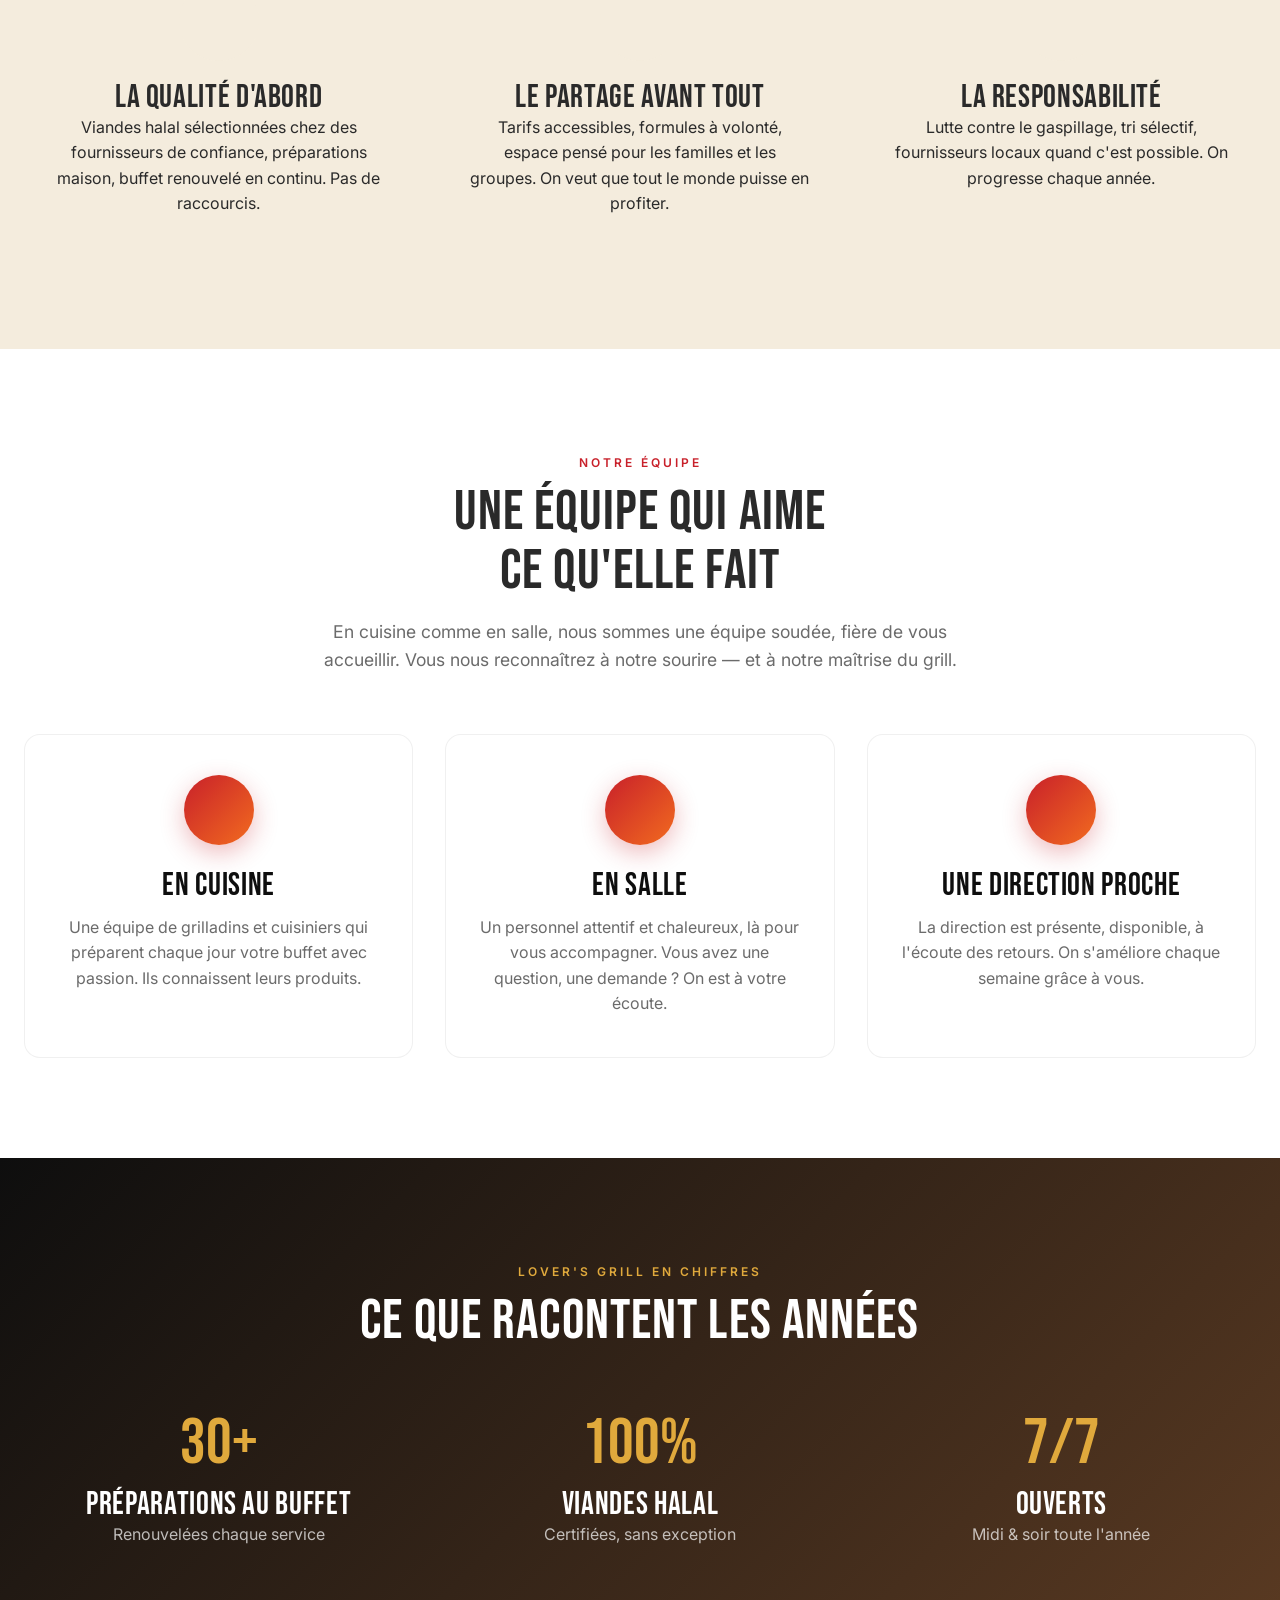
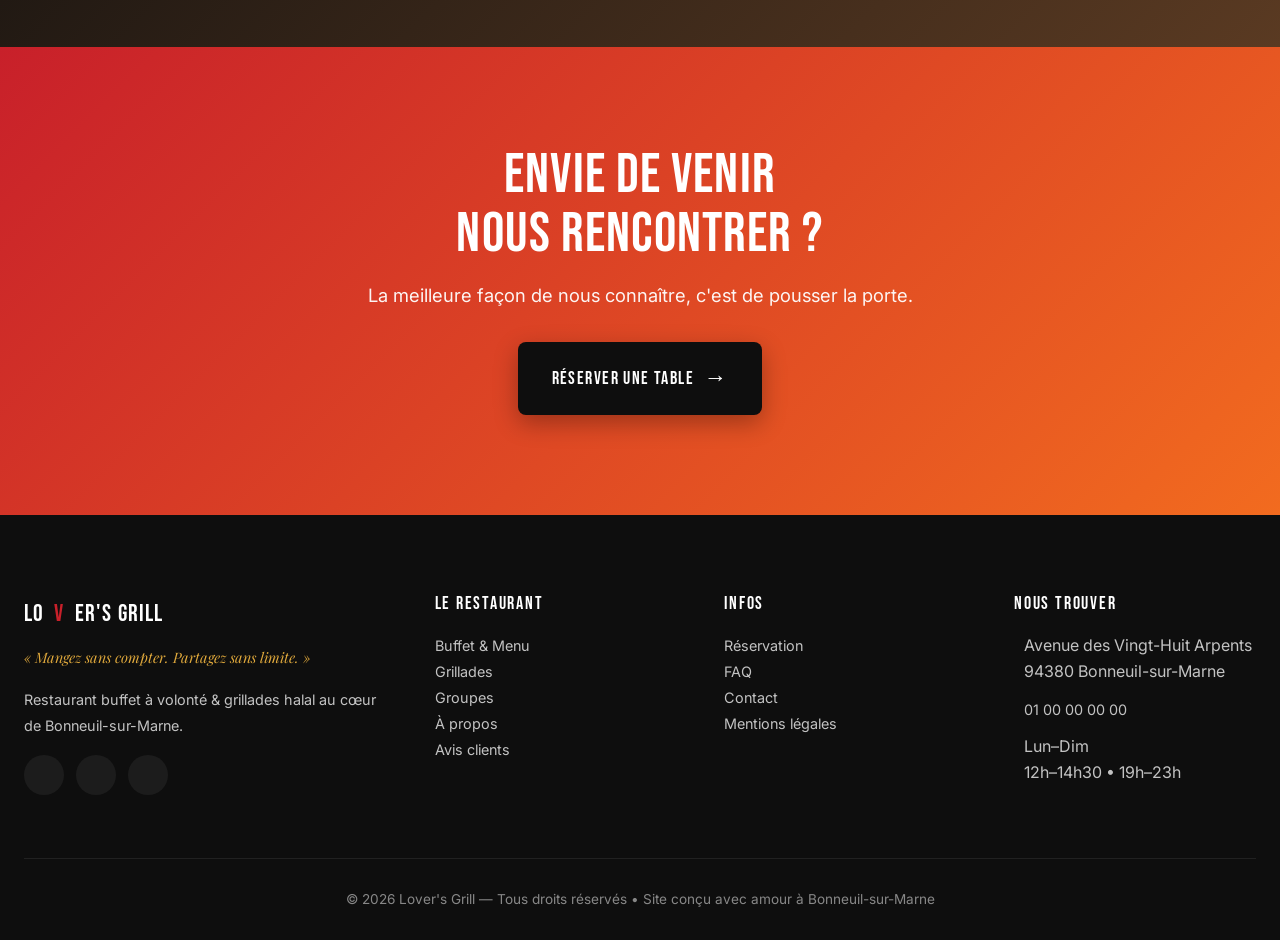
==== commit 42fe1cfc: "Remplacement complet des emojis par des icônes SVG Lucide - Ajout Lucide Icons CDN sur l'ensemble de" ====
--- a/a-propos.html
+++ b/a-propos.html
@@ -67,17 +67,17 @@
     </div>
     <div class="values-grid">
       <div class="value-card reveal">
-        <div class="icon-circle">🥩</div>
+        <div class="icon-circle"><i data-lucide="shield-check"></i></div>
         <h3>La qualité d'abord</h3>
         <p>Viandes halal sélectionnées chez des fournisseurs de confiance, préparations maison, buffet renouvelé en continu. Pas de raccourcis.</p>
       </div>
       <div class="value-card reveal">
-        <div class="icon-circle">❤️</div>
+        <div class="icon-circle"><i data-lucide="heart"></i></div>
         <h3>Le partage avant tout</h3>
         <p>Tarifs accessibles, formules à volonté, espace pensé pour les familles et les groupes. On veut que tout le monde puisse en profiter.</p>
       </div>
       <div class="value-card reveal">
-        <div class="icon-circle">🌱</div>
+        <div class="icon-circle"><i data-lucide="leaf"></i></div>
         <h3>La responsabilité</h3>
         <p>Lutte contre le gaspillage, tri sélectif, fournisseurs locaux quand c'est possible. On progresse chaque année.</p>
       </div>
@@ -95,17 +95,17 @@
     </div>
     <div class="features-grid">
       <div class="feature-card reveal">
-        <div class="feature-icon">👨‍🍳</div>
+        <div class="feature-icon"><i data-lucide="chef-hat"></i></div>
         <h3>En cuisine</h3>
         <p>Une équipe de grilladins et cuisiniers qui préparent chaque jour votre buffet avec passion. Ils connaissent leurs produits.</p>
       </div>
       <div class="feature-card reveal">
-        <div class="feature-icon">🙋</div>
+        <div class="feature-icon"><i data-lucide="user-check"></i></div>
         <h3>En salle</h3>
         <p>Un personnel attentif et chaleureux, là pour vous accompagner. Vous avez une question, une demande ? On est à votre écoute.</p>
       </div>
       <div class="feature-card reveal">
-        <div class="feature-icon">🎯</div>
+        <div class="feature-icon"><i data-lucide="target"></i></div>
         <h3>Une direction proche</h3>
         <p>La direction est présente, disponible, à l'écoute des retours. On s'améliore chaque semaine grâce à vous.</p>
       </div>
@@ -158,15 +158,15 @@
         <div class="logo">LO<span style="color:var(--rouge)">V</span>ER'S GRILL</div>
         <p class="baseline">« Mangez sans compter. Partagez sans limite. »</p>
         <p>Restaurant buffet à volonté & grillades halal au cœur de Bonneuil-sur-Marne.</p>
-        <div class="socials"><a href="#">📷</a><a href="#">f</a><a href="#">♪</a></div>
+        <div class="socials"><a href="#" aria-label="Instagram"><i data-lucide="instagram"></i></a><a href="#" aria-label="Facebook"><i data-lucide="facebook"></i></a><a href="#" aria-label="TikTok"><i data-lucide="music"></i></a></div>
       </div>
       <div class="footer-col"><h4>Le restaurant</h4><ul><li><a href="buffet-menu.html">Buffet & Menu</a></li><li><a href="grillades.html">Grillades</a></li><li><a href="groupes-evenements.html">Groupes</a></li><li><a href="a-propos.html">À propos</a></li><li><a href="avis-clients.html">Avis clients</a></li></ul></div>
       <div class="footer-col"><h4>Infos</h4><ul><li><a href="reservation.html">Réservation</a></li><li><a href="faq.html">FAQ</a></li><li><a href="contact.html">Contact</a></li><li><a href="mentions-legales.html">Mentions légales</a></li></ul></div>
       <div class="footer-col">
         <h4>Nous trouver</h4>
-        <div class="contact-item"><span class="icon">📍</span><span>Avenue des Vingt-Huit Arpents<br>94380 Bonneuil-sur-Marne</span></div>
-        <div class="contact-item"><span class="icon">📞</span><a href="tel:+33100000000">01 00 00 00 00</a></div>
-        <div class="contact-item"><span class="icon">🕐</span><span>Lun–Dim<br>12h–14h30 • 19h–23h</span></div>
+        <div class="contact-item"><span class="icon"><i data-lucide="map-pin"></i></span><span>Avenue des Vingt-Huit Arpents<br>94380 Bonneuil-sur-Marne</span></div>
+        <div class="contact-item"><span class="icon"><i data-lucide="phone"></i></span><a href="tel:+33100000000">01 00 00 00 00</a></div>
+        <div class="contact-item"><span class="icon"><i data-lucide="clock"></i></span><span>Lun–Dim<br>12h–14h30 • 19h–23h</span></div>
       </div>
     </div>
     <div class="footer-bottom">© <span class="year"></span> Lover's Grill — Tous droits réservés • Site conçu avec amour à Bonneuil-sur-Marne</div>
@@ -174,11 +174,12 @@
 </footer>
 
 <div class="mobile-bar">
-  <a href="tel:+33100000000">📞 Appeler</a>
-  <a href="contact.html">📍 Itinéraire</a>
+  <a href="tel:+33100000000"><i data-lucide="phone"></i> Appeler</a>
+  <a href="contact.html"><i data-lucide="map-pin"></i> Itinéraire</a>
   <a href="reservation.html" class="primary">▸ Réserver</a>
 </div>
 
+<script src="https://unpkg.com/lucide@latest/dist/umd/lucide.min.js"></script>
 <script src="assets/script.js"></script>
 </body>
 </html>
--- a/assets/style.css
+++ b/assets/style.css
@@ -1061,6 +1061,22 @@
 .reveal { opacity: 0; transform: translateY(30px); transition: all .8s ease; }
 .reveal.visible { opacity: 1; transform: translateY(0); }
 
+/* ===== ICÔNES SVG (Lucide) — sizing par contexte ===== */
+.lucide { display: inline-block; vertical-align: middle; flex-shrink: 0; }
+.trust-item .icon svg          { width: 1.9rem; height: 1.9rem; }
+.feature-icon svg              { width: 2rem; height: 2rem; }
+.group-card .emoji svg         { width: 2.4rem; height: 2.4rem; }
+.value-card .icon-circle svg   { width: 2rem; height: 2rem; }
+.contact-item .icon svg        { width: 1.3rem; height: 1.3rem; vertical-align: middle; }
+.socials a svg                 { width: 1rem; height: 1rem; }
+.mobile-bar a svg              { width: 1rem; height: 1rem; vertical-align: middle; margin-right: 2px; }
+.tab-emoji svg                 { width: 1.2rem; height: 1.2rem; }
+.ornament-line svg             { width: 1.5rem; height: 1.5rem; color: var(--or); }
+.faq-category svg              { width: 1.3rem; height: 1.3rem; vertical-align: middle; margin-right: 6px; }
+.btn svg                       { width: 1.1em; height: 1.1em; vertical-align: middle; }
+.social-icon-lg                { display: flex; align-items: center; justify-content: center; }
+.social-icon-lg svg            { width: 2.5rem; height: 2.5rem; }
+
 /* =========================================================
    BUFFET — Refonte luxe
    ========================================================= */
